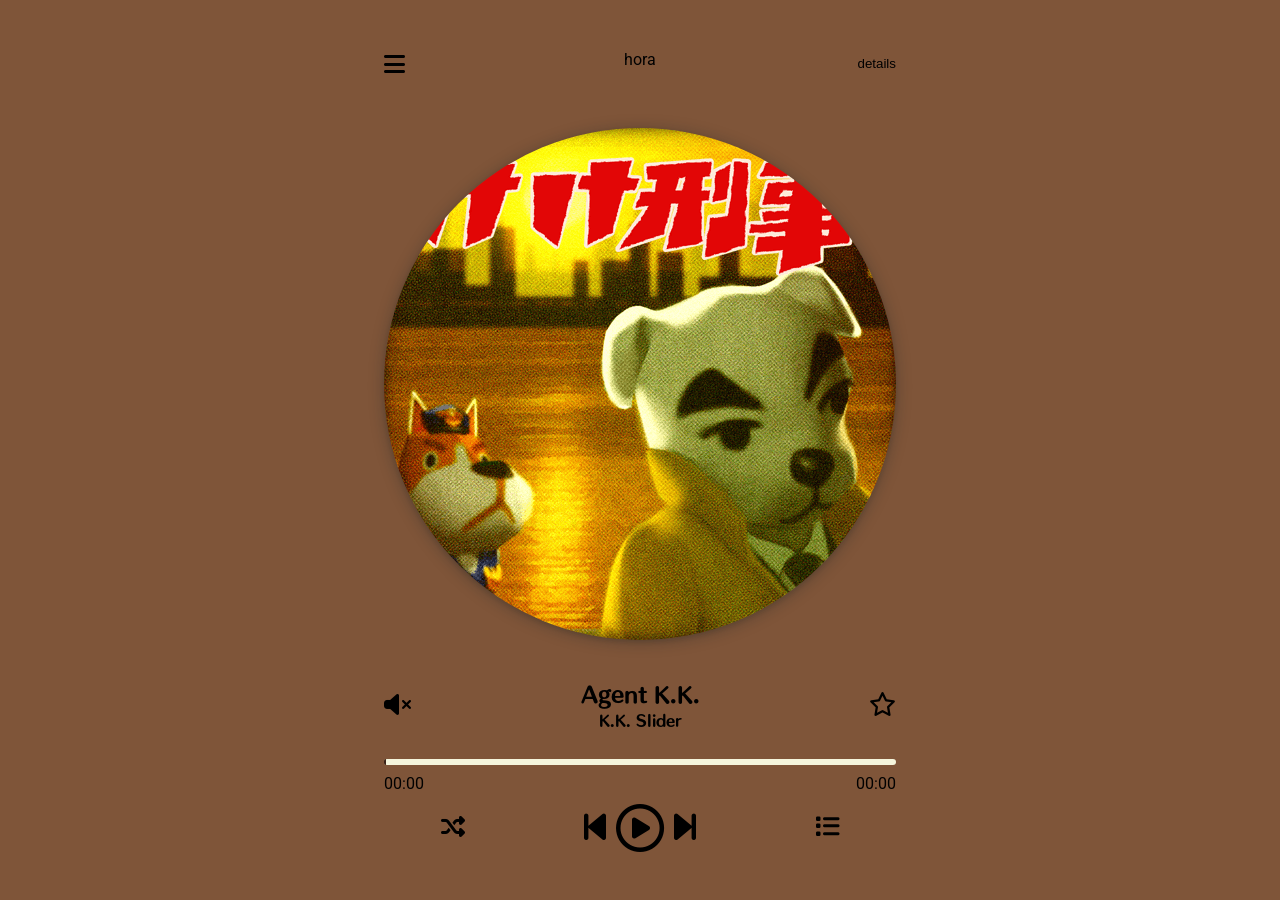
==== index.html @ c4aea6a2 "add layout, styles and base functions" ====
<!DOCTYPE html>
<html lang="es">
<head>
    <meta charset="UTF-8">
    <meta http-equiv="X-UA-Compatible" content="IE=edge">
    <meta name="viewport" content="width=device-width, initial-scale=1.0">
    <link rel="preconnect" href="https://fonts.googleapis.com">
    <link rel="preconnect" href="https://fonts.gstatic.com" crossorigin>
    <link href="https://fonts.googleapis.com/css2?family=Roboto&display=swap" rel="stylesheet">
    <link rel="stylesheet" href="https://cdnjs.cloudflare.com/ajax/libs/font-awesome/6.2.0/css/all.min.css" integrity="sha512-xh6O/CkQoPOWDdYTDqeRdPCVd1SpvCA9XXcUnZS2FmJNp1coAFzvtCN9BmamE+4aHK8yyUHUSCcJHgXloTyT2A==" crossorigin="anonymous" referrerpolicy="no-referrer" />
    <link rel="stylesheet" href="css/style.css">
    <title>K.K. Radio</title>
</head>
<body>

    <audio src="" id="audio"></audio>
<!--     <i class="fa-solid fa-volume-off"></i>
    <i class="fa-solid fa-volume-low"></i>
    <i class="fa-solid fa-volume-high"></i> -->

    <div class="main-container">
        <div class="main-section">
            <div class="song-details">
                <button class="btn-lists"><i class="fa-solid fa-bars"></i></button>
                <div class="user-time">
                    <span>hora</span>
                </div>
                <button class="btn-details">details</button>
            </div>
            <div class="img-title">
                <img src="assets/1.png" alt="" class="main-img">
            </div>
            <div class="title">
                <button><i class="fa-solid fa-volume-xmark"></i></button>
                <div>
                    <h1 class="song-name">Agent K.K.</h1>
                    <h2>K.K. Slider</h2>
                </div>
                <button>
                    <i class="show fa-regular fa-star"></i>
                    <i class="hidden fa-solid fa-star"></i>
                </button>
            </div>
            <div class="song-slider">
                <input min="0" max="100" value="0" class="slider" id="slide" type="range">
                <div class="song-time">
                    <span class="current-time">00:00</span>
                    <span class="song-duration-time">00:00</span>
                </div>
            </div>
            <div class="change-song">
                <button><i class="fa-solid fa-shuffle"></i></button>
                <div>
                    <button><i class="btn-backward fa-solid fa-backward-step"></i></button>
                    <button class="btnPausePlay">
                        <i class="btn-pause hidden fa-regular fa-circle-pause"></i>
                        <i class="btn-play fa-regular fa-circle-play"></i>
                    </button>
                    <button><i class="btn-forward fa-solid fa-forward-step"></i></button>
                </div>
                <button><i class="fa-solid fa-list"></i></button>
            </div>
        </div>
        <div class="queue-list">
            <ul></ul>
        </div>
        <div class="lists">
            <button class="songs-list">
                <ul></ul>
            </button>
            <button class="fav-list">
                <ul></ul>
            </button>
        </div>
    </div>
    <script src="js/script.js"></script>
</body>
</html>
---- css/style.css ----
* {
    margin: 0;
    padding: 0;
    box-sizing: border-box;
    line-height: 1.5;
}

@font-face {
    font-family: "AnimalCrossingText";
    src: url(../assets/nintendoP_Humming-E_002pr.otf);
    src: url(../assets/nintendoP_Humming-E_002pr.otf) format("otf"),
}

body {
    background-color: #7F5539;
    font-family: 'Roboto', sans-serif;
    width: 100%;
    height: 100vh;
    display: flex;
    flex-direction: column;
    justify-content: center;
}

.main-container {
    display: flex;
    justify-content: center;
    padding: 1rem;
}

.img-title {
    margin: 3rem 0 2rem;
}

.img-title img {
    max-width: 90vw;
    border-radius: 50%;
    box-shadow: rgba(14, 30, 37, 0.12) 0px 2px 4px 0px, rgba(14, 30, 37, 0.32) 0px 2px 16px 0px;
}

.slider {
    -webkit-appearance: none;
    appearance: none;
    width: 100%;
    height: 6px;
    border-radius: 10px;
    background-color: beige;
    cursor: pointer;
    overflow: hidden;
}

.slider::-webkit-slider-thumb {
    -webkit-appearance: none;
    appearance: none;
    background-color: #3C2317;
    width: 2px;
    height: 6px;
    border: 10px;
    box-shadow: -400px 0 0 400px #3C2317;
}

h1, h2 {
    font-family: "AnimalCrossingText";
    font-size: 1.3rem;
    text-align: center;
}

h2 {
    font-size: 0.9rem;
}

.queue-list, .lists {
    display: none;
}

.title, .song-details {
    display: flex;
    justify-content: space-between;
}

.change-song {
    display: flex;
    justify-content: space-around;
}

.change-song div {
    display: flex;
    align-items: center;
}

.change-song div i {
    font-size: 2.2rem;
    margin: 0 5px;
}

.change-song div .btn-pause, .change-song div .btn-play {
    font-size: 3rem;
}

.song-details button, .song-details div {
    width: 3rem;
    height: 2rem;
}

.btn-lists, .user-time, .btn-details {
    display: flex;
}

.btn-lists {
    justify-content: start;
    align-items: center;
}

.user-time {
    justify-content: center;
    align-items: flex-start;
}

.btn-details {
    justify-content: end;
    align-items: center;
}

.slider {
    width: 100%;
}

.song-slider {
    margin: 1rem 0 0.5rem;
}

.song-time {
    display: flex;
    justify-content: space-between;
}

button {
    padding: 0;
    margin: 0;
    background-color: transparent;
    border: none;
    cursor: pointer;
}

i {
    font-size: 1.5rem;
}

.hidden {
    display: none;
}
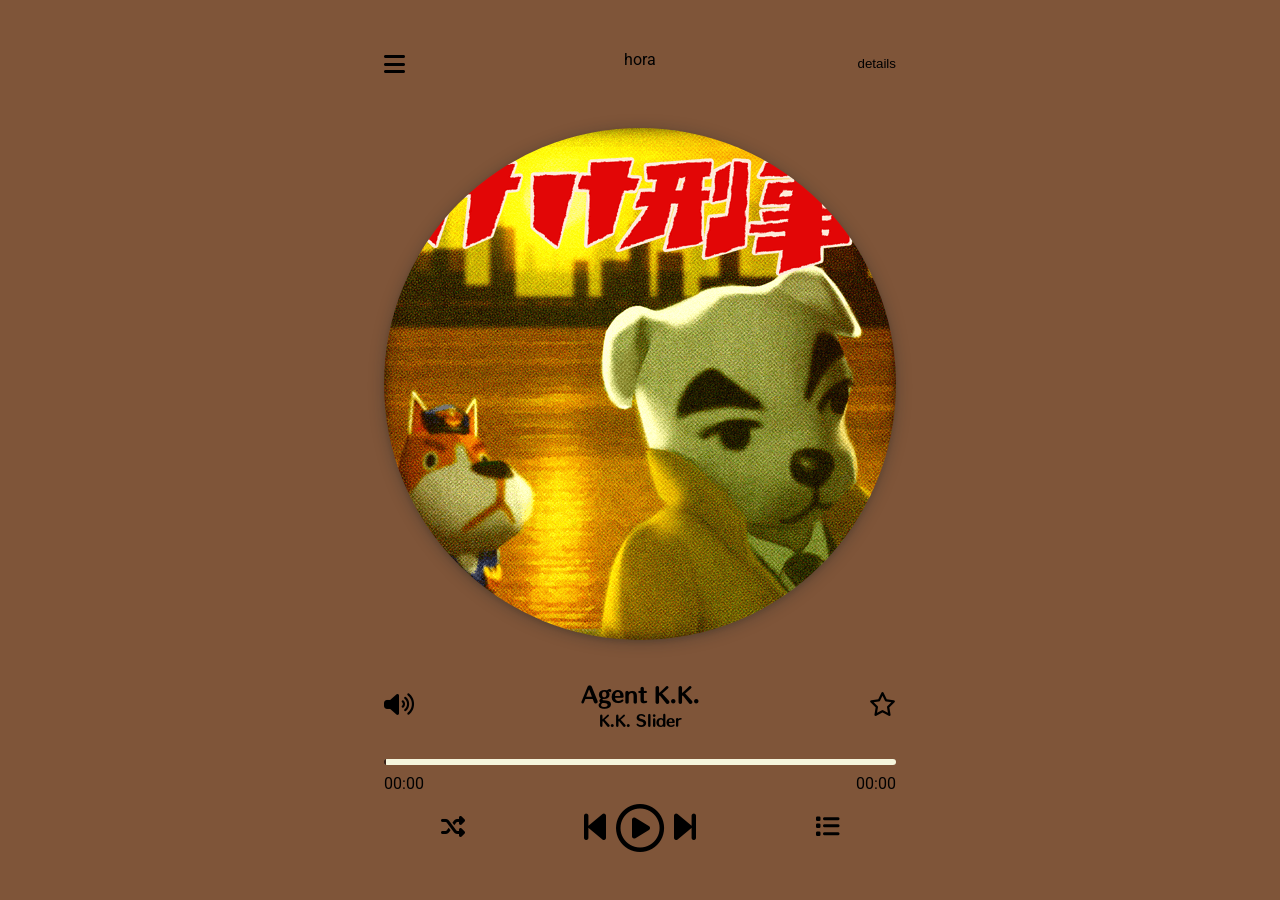
==== commit 0f96aedf: "add volume function" ====
--- a/index.html
+++ b/index.html
@@ -9,14 +9,12 @@
     <link href="https://fonts.googleapis.com/css2?family=Roboto&display=swap" rel="stylesheet">
     <link rel="stylesheet" href="https://cdnjs.cloudflare.com/ajax/libs/font-awesome/6.2.0/css/all.min.css" integrity="sha512-xh6O/CkQoPOWDdYTDqeRdPCVd1SpvCA9XXcUnZS2FmJNp1coAFzvtCN9BmamE+4aHK8yyUHUSCcJHgXloTyT2A==" crossorigin="anonymous" referrerpolicy="no-referrer" />
     <link rel="stylesheet" href="css/style.css">
+    <link rel="icon" type="image/x-icon" href="assets/kindpng_3553360.png">
     <title>K.K. Radio</title>
 </head>
 <body>
 
     <audio src="" id="audio"></audio>
-<!--     <i class="fa-solid fa-volume-off"></i>
-    <i class="fa-solid fa-volume-low"></i>
-    <i class="fa-solid fa-volume-high"></i> -->
 
     <div class="main-container">
         <div class="main-section">
@@ -31,7 +29,18 @@
                 <img src="assets/1.png" alt="" class="main-img">
             </div>
             <div class="title">
-                <button><i class="fa-solid fa-volume-xmark"></i></button>
+                <div class="volume-container hidden">
+                    <div class="volume-div">
+                        <input type="range" min="0" max="100" value="100" class="volume-input"/>
+                    </div>
+                </div>
+                <button class="volume-button">
+                    <div class="volume-icons">
+                        <i class="fa-solid fa-volume-xmark hidden"></i>
+                        <i class="fa-solid fa-volume-low hidden"></i>
+                        <i class="fa-solid fa-volume-high"></i>
+                    </div>
+                </button>
                 <div>
                     <h1 class="song-name">Agent K.K.</h1>
                     <h2>K.K. Slider</h2>
@@ -49,7 +58,9 @@
                 </div>
             </div>
             <div class="change-song">
-                <button><i class="fa-solid fa-shuffle"></i></button>
+                <button class="btn-shuffle">
+                    <i class="fa-solid fa-shuffle"></i>
+                </button>
                 <div>
                     <button><i class="btn-backward fa-solid fa-backward-step"></i></button>
                     <button class="btnPausePlay">
--- a/css/style.css
+++ b/css/style.css
@@ -37,7 +37,7 @@
     box-shadow: rgba(14, 30, 37, 0.12) 0px 2px 4px 0px, rgba(14, 30, 37, 0.32) 0px 2px 16px 0px;
 }
 
-.slider {
+.slider, .volume-input {
     -webkit-appearance: none;
     appearance: none;
     width: 100%;
@@ -48,7 +48,11 @@
     overflow: hidden;
 }
 
-.slider::-webkit-slider-thumb {
+.volume-input {
+    height: 10px;
+}
+
+.slider::-webkit-slider-thumb, .volume-input::-webkit-slider-thumb {
     -webkit-appearance: none;
     appearance: none;
     background-color: #3C2317;
@@ -145,6 +149,28 @@
     font-size: 1.5rem;
 }
 
+.volume-container {
+    display: flex;
+    position: absolute;
+}
+
+.volume-div {
+    height: 0;
+    width: 0;
+    position: relative;
+    top: 9px;
+    left: -2px;
+    transform: rotate(-90deg);
+}
+
+.volume-input {
+    width: 110px;
+}
+
+.volume-icons {
+    width: 1.7rem;
+}
+
 .hidden {
     display: none;
 }
